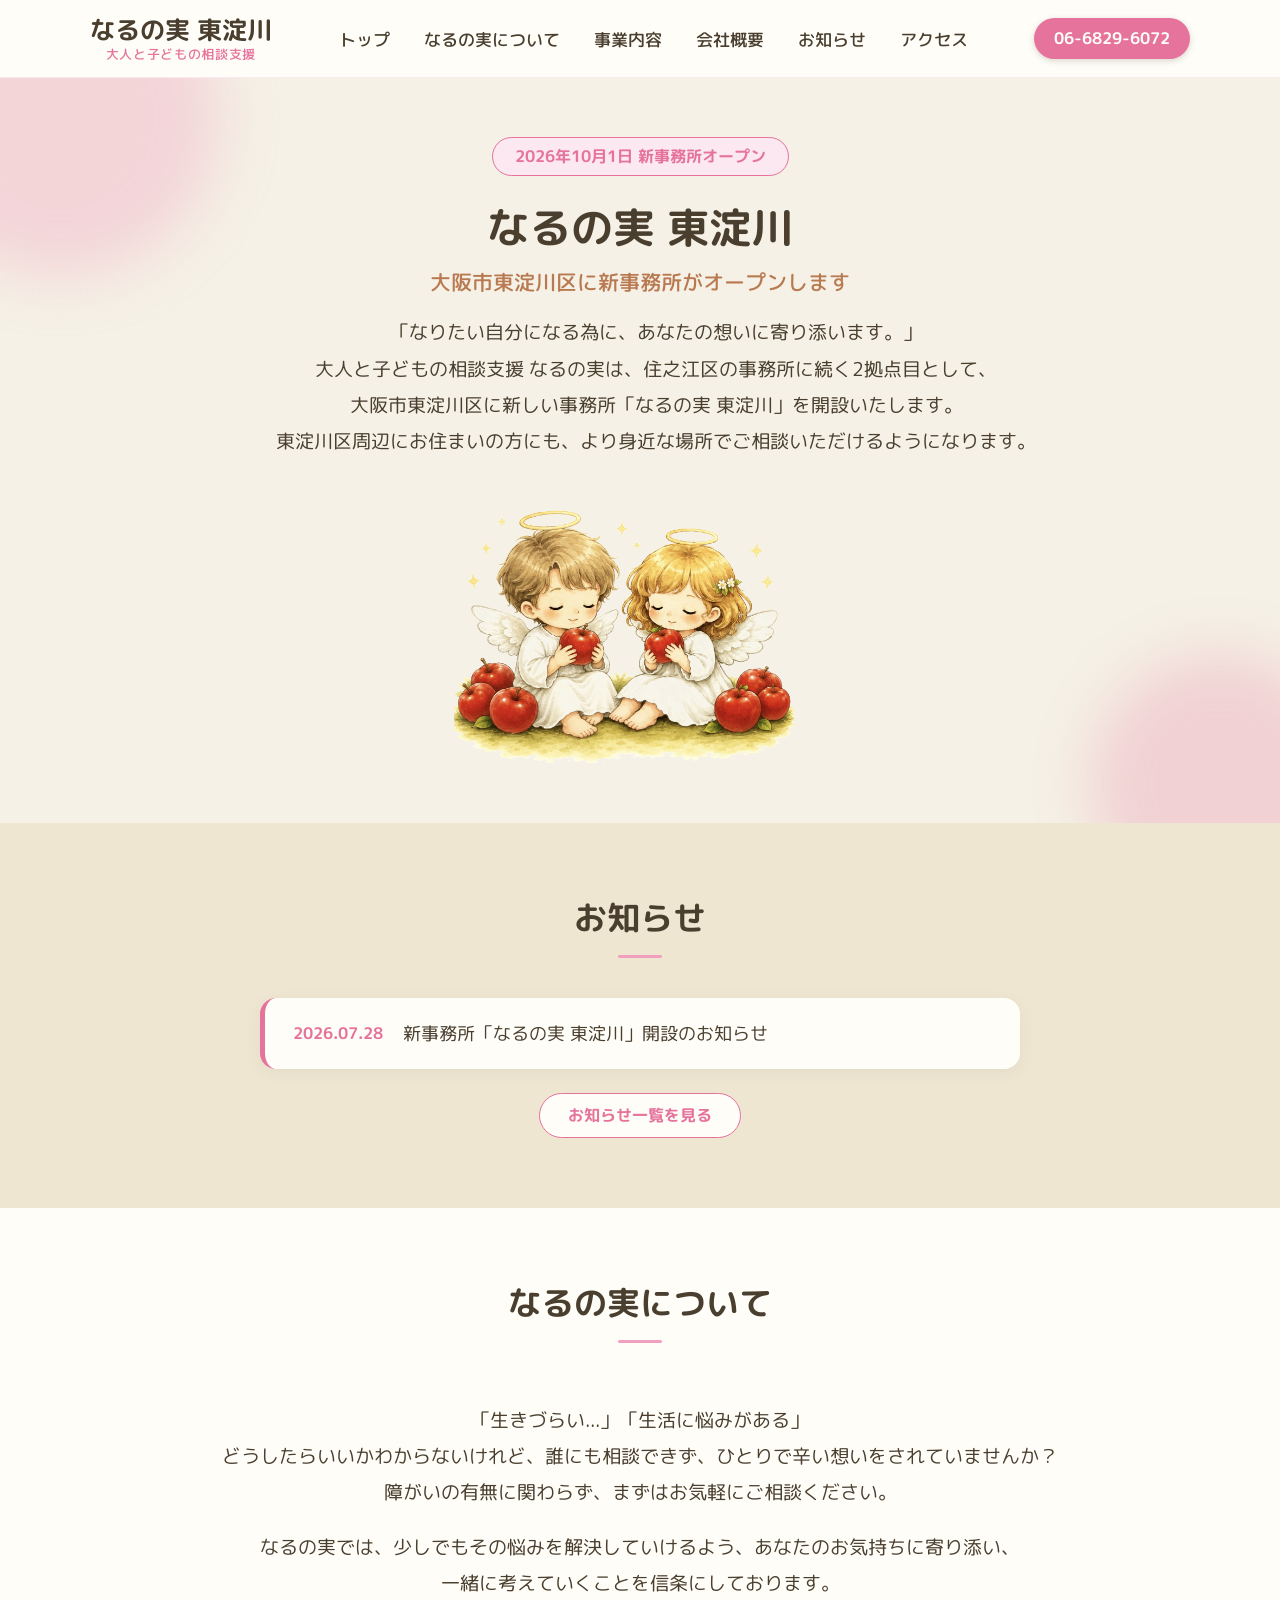
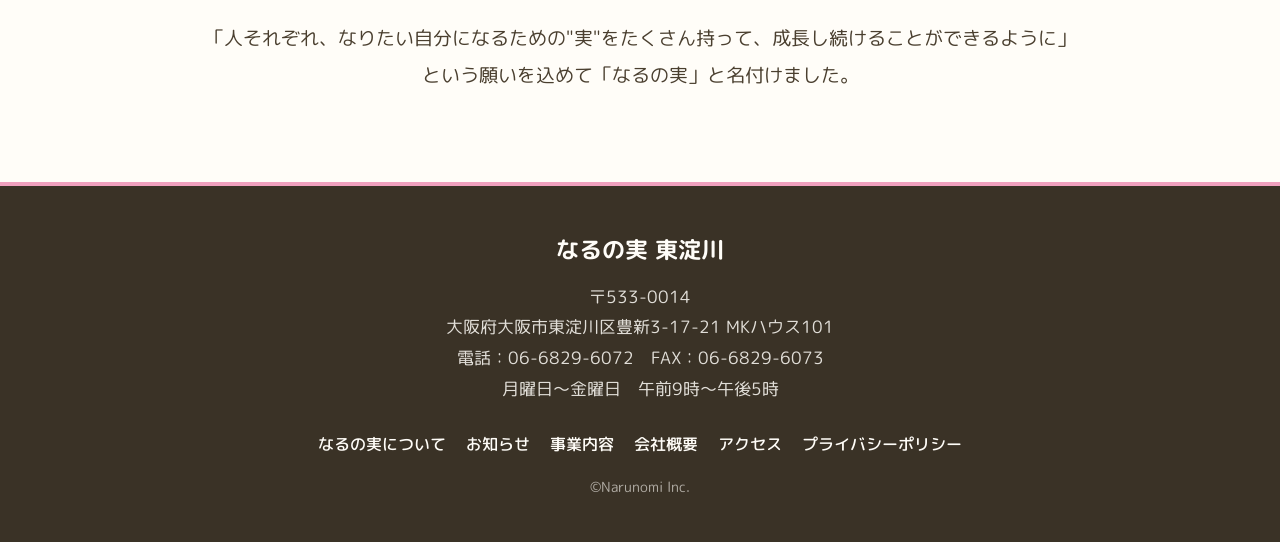
==== index.html @ fc7243fe "Add files via upload" ====
<!DOCTYPE html>
<html lang="ja">
<head>
<meta charset="UTF-8">
<meta name="viewport" content="width=device-width, initial-scale=1">
<title>なるの実 東淀川 :: 大人と子どもの相談支援 なるの実</title>
<meta name="description" content="大人と子どもの相談支援 なるの実の新事務所「なるの実 東淀川」が大阪市東淀川区にオープンします。">
<link rel="preconnect" href="https://fonts.googleapis.com">
<link rel="stylesheet" href="style.css">
</head>
<body>

<header id="header">
  <div class="header--inner">
    <div class="logo">なるの実 東淀川<span>大人と子どもの相談支援</span></div>
    <nav>
      <ul>
        <li><a href="index.html">トップ</a></li>
        <li><a href="#about">なるの実について</a></li>
        <li><a href="business.html">事業内容</a></li>
        <li><a href="company.html">会社概要</a></li>
        <li><a href="news.html">お知らせ</a></li>
        <li><a href="access.html">アクセス</a></li>
      </ul>
    </nav>
    <a class="btn-tel" href="tel:0668296072">06-6829-6072</a>
  </div>
</header>

<main>

  <section id="hero">
    <div class="container">
      <span class="badge">2026年10月1日 新事務所オープン</span>
      <h1>なるの実 東淀川<small>大阪市東淀川区に新事務所がオープンします</small></h1>
      <p>「なりたい自分になる為に、あなたの想いに寄り添います。」<br><span class="nowrap">大人と子どもの相談支援 なるの実は、住之江区の事務所に続く2拠点目として、</span><br><span class="nowrap">大阪市東淀川区に新しい事務所「なるの実 東淀川」を開設いたします。</span><br><span class="nowrap">東淀川区周辺にお住まいの方にも、より身近な場所でご相談いただけるようになります。</span></p>
      <div class="hero-img">
        <img src="main_v_people_cutout2.png" alt="なるの実 東淀川 メインビジュアル">
      </div>
    </div>
  </section>

  <section id="news">
    <div class="container">
      <div class="section-title">
        <h2>お知らせ</h2>
      </div>
      <div class="news-preview-box">
        <a href="news.html">
          <span class="date">2026.07.28</span>
          <span class="text">新事務所「なるの実 東淀川」開設のお知らせ</span>
        </a>
      </div>
      <div style="text-align:center; margin-top:24px;">
        <a href="news.html" class="btn-more">お知らせ一覧を見る</a>
      </div>
    </div>
  </section>

  <section id="about">
    <div class="container">
      <div class="section-title">
        <h2>なるの実について</h2>
      </div>
      <div class="about-inner">
        <div class="about-text" style="max-width:920px; margin:0 auto;">
          <p>
            「生きづらい...」「生活に悩みがある」<br>
            <span class="nowrap">どうしたらいいかわからないけれど、誰にも相談できず、ひとりで辛い想いをされていませんか？</span><br>
            障がいの有無に関わらず、まずはお気軽にご相談ください。
          </p>
          <p>
            なるの実では、少しでもその悩みを解決していけるよう、あなたのお気持ちに寄り添い、<br>
            一緒に考えていくことを信条にしております。
          </p>
          <p>
            <span class="nowrap">「人それぞれ、なりたい自分になるための"実"をたくさん持って、成長し続けることができるように」</span><br>
            という願いを込めて「なるの実」と名付けました。
          </p>
        </div>
      </div>
    </div>
  </section>


</main>

<footer id="footer">
  <div class="container footer--inner">
    <div class="footer-logo">なるの実 東淀川</div>
    <div class="footer-info">
      〒533-0014<br>
      大阪府大阪市東淀川区豊新3-17-21 MKハウス101<br>
      電話：06-6829-6072　FAX：06-6829-6073<br>
      月曜日〜金曜日　午前9時〜午後5時
    </div>
    <nav>
      <ul>
        <li><a href="#about">なるの実について</a></li>
        <li><a href="news.html">お知らせ</a></li>
        <li><a href="business.html">事業内容</a></li>
        <li><a href="company.html">会社概要</a></li>
        <li><a href="access.html">アクセス</a></li>
        <li><a href="https://narunomi.com/privacy" target="_blank" rel="noopener">プライバシーポリシー</a></li>
      </ul>
    </nav>
    <p class="copyright">©Narunomi lnc.</p>
  </div>
</footer>

</body>
</html>
---- style.css ----
@import url("https://fonts.googleapis.com/css2?family=M+PLUS+Rounded+1c:wght@400;500;700;800&display=swap");

:root{
  --brown:#4a3f2f;
  --bg:#f5f1e6;
  --pink:#b97a52;
  --green:#e6739c;
  --white:#fffdf8;
  --yellow:#c9a86a;
  --sky:#f0a0be;
  --purple:#a98b7a;
  --tint-yellow:#efe6d2;
  --tint-sky:#fbe8f0;
  --tint-pink:#efe2d6;
}

*{
  box-sizing:border-box;
  font-family:"M PLUS Rounded 1c", sans-serif;
}

html{
  font-size:19px;
}

[id]{ scroll-margin-top:90px; }

html,body{
  margin:0;
  padding:0;
  width:100%;
  background-color:var(--bg);
  color:var(--brown);
  text-align:center;
}

a{
  text-decoration:none;
  color:var(--brown);
  transition:all .2s ease;
}

img{ max-width:100%; display:block; }

ul{ list-style:none; margin:0; padding:0; }

.container{
  max-width:1140px;
  margin:0 auto;
  padding:0 20px;
  position:relative;
  z-index:1;
}

/* header */
#header{
  background-color:var(--white);
  position:sticky;
  top:0;
  z-index:100;
  box-shadow:0 1px 0 var(--tint-sky);
}
#header .header--inner{
  max-width:1140px;
  margin:0 auto;
  padding:14px 20px;
  display:flex;
  align-items:center;
  justify-content:space-between;
  flex-wrap:wrap;
  gap:12px;
}
#header .logo{
  font-size:1.3rem;
  font-weight:700;
  line-height:1.3;
  color:var(--brown);
}
#header .logo span{
  display:block;
  font-size:0.7rem;
  font-weight:500;
  color:var(--green);
  letter-spacing:0.05em;
}
#header nav ul{
  display:flex;
  gap:6px;
  flex-wrap:wrap;
}
#header nav ul li a{
  font-size:0.9rem;
  font-weight:500;
  position:relative;
  padding:8px 14px;
  border-radius:20px;
}
#header nav ul li a:hover{ background-color:var(--tint-sky); color:var(--green); }
#header .btn-tel{
  display:flex;
  align-items:center;
  gap:6px;
  background-color:var(--green);
  color:var(--white);
  padding:9px 20px;
  border-radius:30px;
  font-size:0.85rem;
  font-weight:700;
  box-shadow:0 2px 6px rgba(74,63,47,0.2);
}
#header .btn-tel:hover{ background-color:#6a8460; }

/* hero */
#hero{
  background-color: var(--bg);
  padding:60px 0 60px;
  text-align:center;
  position:relative;
  overflow:hidden;
}
#hero::before,
#hero::after{
  content:"";
  position:absolute;
  border-radius:50%;
  z-index:0;
  filter:blur(30px);
}
#hero::before{
  width:320px;
  height:320px;
  background:var(--sky);
  opacity:.35;
  top:-120px;
  left:-100px;
}
#hero::after{
  width:260px;
  height:260px;
  background:var(--green);
  opacity:.25;
  bottom:-90px;
  right:-70px;
}
#hero .container{
  display:flex;
  flex-direction:column;
  align-items:center;
  position:relative;
  left:16px;
}
#hero .badge{
  display:inline-block;
  background-color:var(--tint-sky);
  color:var(--green);
  font-weight:700;
  font-size:0.85rem;
  padding:7px 22px;
  border-radius:20px;
  margin-bottom:20px;
  position:relative;
  left:-16px;
  border:1px solid var(--green);
}
#hero h1{
  font-size:2.2rem;
  font-weight:700;
  line-height:1.5;
  margin:0 0 16px;
  position:relative;
  left:-16px;
  color:var(--brown);
}
#hero h1 small{
  display:block;
  font-size:1.1rem;
  font-weight:500;
  margin-top:8px;
  color:var(--pink);
}
#hero p{
  font-size:1rem;
  line-height:1.9;
  max-width:800px;
  margin:0 auto;
}
#hero .hero-img{
  max-width:340px;
  margin:36px auto 0;
  background-color:var(--bg);
  position:relative;
  left:-32px;
}
#hero .hero-img img{
  border-radius:0;
}

/* page header (for sub pages) */
#page-header{
  background-color:var(--tint-sky);
  padding:140px 0;
  text-align:center;
  overflow:visible;
}
#page-header .title-wrap{
  display:inline-block;
  position:relative;
}
#page-header h1{
  font-size:2.3rem;
  font-weight:700;
  margin:0;
  color:var(--brown);
}
#page-header .page-header-img{
  position:absolute;
  left:100%;
  top:50%;
  transform:translateY(-50%);
  margin-left:24px;
  width:290px;
}
#page-header .page-header-img img{
  width:100%;
  height:auto;
  display:block;
}

@media screen and (max-width: 900px){
  #page-header{ padding:40px 0; }
  #page-header .page-header-img{
    position:static;
    transform:none;
    margin:14px auto 0;
    width:230px;
  }
}

/* section titles */
.section-title{
  text-align:center;
  margin-bottom:40px;
}
.section-title p.en{
  color:var(--green);
  font-weight:700;
  letter-spacing:0.15em;
  font-size:0.85rem;
  margin-bottom:6px;
}
.section-title h2{
  font-size:1.75rem;
  font-weight:700;
  margin:0;
  display:inline-block;
  position:relative;
  color:var(--brown);
}
.section-title h2::after{
  content:"";
  display:block;
  width:44px;
  height:3px;
  background:var(--sky);
  border-radius:6px;
  margin:12px auto 0;
}

section{ padding:70px 0; }

#news{ background-color:var(--tint-yellow); }
#about{ background-color:var(--white); }
#business{ background-color:var(--tint-sky); }
#company{ background-color:var(--white); }
#access{ background-color:var(--tint-pink); }

/* news */
#news .news-list{
  max-width:760px;
  margin:0 auto;
}
#news .news-box{
  max-width:760px;
  margin:0 auto 24px;
  background-color:var(--white);
  border-radius:16px;
  padding:36px;
  box-shadow:0 4px 16px rgba(74,63,47,0.06);
  text-align:left;
  border-left:5px solid var(--green);
}
#news .news-list .news-box{
  max-width:none;
}
#news .news-list .news-box:last-child{
  margin-bottom:0;
}
#news .news-box .date{
  font-size:0.85rem;
  color:var(--green);
  font-weight:700;
  margin-bottom:10px;
}
#news .news-box h3{
  font-size:1.2rem;
  margin:0 0 16px;
}
#news .news-box p{
  line-height:1.9;
  margin:0 0 12px;
}

/* news preview (top page) */
.news-preview-box{
  max-width:760px;
  margin:0 auto;
  background-color:var(--white);
  border-radius:16px;
  box-shadow:0 4px 16px rgba(74,63,47,0.06);
  overflow:hidden;
  border-left:5px solid var(--green);
}
.news-preview-box a{
  display:flex;
  align-items:center;
  gap:20px;
  padding:22px 28px;
  text-align:left;
}
.news-preview-box a:hover{ background-color:var(--tint-yellow); }
.news-preview-box .date{
  font-size:0.85rem;
  color:var(--green);
  font-weight:700;
  flex-shrink:0;
}
.news-preview-box .text{
  font-size:0.95rem;
}
.btn-more{
  display:inline-block;
  background-color:var(--white);
  color:var(--green);
  border:1px solid var(--green);
  border-radius:30px;
  padding:10px 28px;
  font-size:0.85rem;
  font-weight:700;
}
.btn-more:hover{ background-color:var(--green); color:var(--white); }

/* about */
#about .about-inner{
  display:flex;
  justify-content:center;
  gap:50px;
  align-items:center;
  flex-wrap:wrap;
}
#about .about-text{ flex:0 1 auto; min-width:280px; }
#about .about-img{ flex:1; min-width:280px; }
#about .about-img .placeholder{
  width:100%;
  aspect-ratio:4/3;
  background: linear-gradient(135deg, var(--tint-pink) 0%, var(--tint-sky) 100%);
  border-radius:16px;
  display:flex;
  align-items:center;
  justify-content:center;
  color:var(--brown);
  font-size:0.9rem;
  text-align:center;
  padding:20px;
}
#about p{ line-height:1.9; text-align:center; }

/* quick nav (business page) */
.quick-nav{
  display:flex;
  flex-wrap:wrap;
  justify-content:center;
  gap:12px;
  margin:0 auto 60px;
  max-width:900px;
}
.quick-nav a{
  background-color:var(--white);
  border:1px solid var(--green);
  color:var(--green);
  padding:10px 22px;
  border-radius:30px;
  font-size:0.85rem;
  font-weight:700;
}
.quick-nav a:hover{ background-color:var(--green); color:var(--white); }

/* business cards */
.service-block{
  margin-bottom:56px;
  text-align:left;
}
.service-block:last-of-type{ margin-bottom:0; }
.service-block .block-head{
  display:flex;
  justify-content:center;
  align-items:center;
  gap:14px;
  margin-bottom:18px;
}
.service-block .num{
  display:inline-flex;
  align-items:center;
  justify-content:center;
  flex-shrink:0;
  width:36px;
  height:36px;
  border-radius:50%;
  background-color:var(--green);
  color:var(--white);
  font-weight:700;
}
.service-block h3{
  font-size:1.2rem;
  font-weight:700;
  margin:0;
  color:var(--brown);
}
.service-block > .lead{
  font-size:0.95rem;
  line-height:1.9;
  margin:0 auto 24px;
  text-align:center;
  max-width:900px;
}
.sub-service-grid{
  display:grid;
  grid-template-columns:repeat(2, 1fr);
  gap:20px;
  margin-bottom:24px;
}
.sub-service{
  background-color:var(--white);
  border:1px solid var(--tint-sky);
  border-radius:16px;
  padding:24px;
  transition:box-shadow .2s ease;
}
.sub-service:hover{
  box-shadow:0 6px 16px rgba(124,148,115,0.15);
}
.sub-service h4{
  font-size:1rem;
  margin:0 0 10px;
  font-weight:700;
}
.sub-service .catch{
  display:inline-block;
  background-color:var(--tint-sky);
  color:var(--green);
  font-size:0.78rem;
  font-weight:700;
  line-height:1.5;
  padding:6px 14px;
  border-radius:20px;
  margin-bottom:12px;
  white-space:nowrap;
}
.sub-service p{
  font-size:0.85rem;
  line-height:1.8;
  margin:0;
}
.target-box{
  background-color:var(--tint-yellow);
  border-radius:16px;
  padding:24px 28px;
  text-align:center;
}
.target-box h4{
  font-size:0.9rem;
  margin:0 0 12px;
  font-weight:700;
  color:var(--green);
}
.target-box ul{
  display:inline-block;
  text-align:left;
  margin:0 auto 12px;
  padding-left:1.2em;
  list-style:disc;
}
.target-box ul li{
  font-size:0.85rem;
  line-height:1.8;
}
.target-box .note{
  font-size:0.8rem;
  color:var(--pink);
  margin:0;
  font-weight:700;
}

/* flow */
.flow-list{
  display:grid;
  grid-template-columns:repeat(6, 1fr);
  gap:10px;
  margin-top:40px;
}
.flow-list li{
  list-style:none;
  background-color:var(--white);
  border-radius:16px;
  padding:18px 6px;
  text-align:center;
  box-shadow:0 2px 10px rgba(74,63,47,0.06);
  transition:box-shadow .2s ease;
}
.flow-list li:hover{ box-shadow:0 6px 16px rgba(74,63,47,0.1); }
.flow-list li .step{
  display:inline-flex;
  align-items:center;
  justify-content:center;
  width:26px;
  height:26px;
  border-radius:50%;
  background-color:var(--sky);
  color:var(--white);
  font-weight:700;
  font-size:0.78rem;
  text-shadow:0 1px 1px rgba(0,0,0,0.15);
  margin-bottom:10px;
}
.flow-list li .title{
  font-weight:700;
  margin-bottom:8px;
  color:var(--brown);
}
.flow-list li p{
  font-size:0.68rem;
  line-height:1.6;
  margin:0;
}

/* company table */
.company-table{
  max-width:760px;
  margin:0 auto;
  background-color:var(--white);
  border-radius:16px;
  overflow:hidden;
  box-shadow:0 4px 16px rgba(74,63,47,0.06);
  border-left:5px solid var(--green);
}
.company-table dl{
  display:grid;
  grid-template-columns:160px 1fr;
  margin:0;
}
.company-table dt, .company-table dd{
  padding:18px 24px;
  border-bottom:1px solid var(--tint-sky);
  line-height:1.7;
  text-align:left;
}
.company-table dt{
  background-color:var(--tint-yellow);
  font-weight:700;
  font-size:0.9rem;
  color:var(--brown);
}
.company-table dd{ margin:0; font-size:0.9rem; }
.company-table dl:last-child dt,
.company-table dl:last-child dd{ border-bottom:none; }

/* access */
#access .map-wrap{
  max-width:900px;
  margin:0 auto 30px;
  border-radius:16px;
  overflow:hidden;
  box-shadow:0 4px 16px rgba(74,63,47,0.06);
  border:3px solid var(--white);
}
#access .map-wrap iframe{
  width:100%;
  height:360px;
  border:0;
  display:block;
}
#access .access-info{
  max-width:900px;
  margin:0 auto;
  text-align:center;
}
#access .access-info p{ line-height:1.9; }

/* footer */
#footer{
  background-color:#3a3226;
  color:var(--white);
  padding:50px 0 30px;
  position:relative;
}
#footer::before{
  content:"";
  display:block;
  height:4px;
  width:100%;
  position:absolute;
  top:0;
  left:0;
  background:var(--sky);
}
#footer .footer--inner{
  text-align:center;
}
#footer a{ color:var(--white); }
#footer .footer-logo{
  font-size:1.2rem;
  font-weight:700;
  margin-bottom:16px;
}
#footer .footer-info{
  font-size:0.9rem;
  line-height:1.8;
  margin-bottom:24px;
  opacity:.85;
}
#footer nav ul{
  display:flex;
  justify-content:center;
  gap:20px;
  flex-wrap:wrap;
  margin-bottom:20px;
}
#footer nav ul li a{ font-size:0.85rem; font-weight:500; }
#footer nav ul li a:hover{ color:var(--sky); }
#footer .copyright{
  font-size:0.75rem;
  opacity:0.6;
}

/* 1行に固定したい文言用（スマホでは折り返しを許可） */
.nowrap{ white-space:nowrap; }

@media screen and (max-width: 780px){
  #header nav{ display:none; }
  .sub-service-grid{ grid-template-columns:1fr; }
  .company-table dl{ grid-template-columns:120px 1fr; }
  #hero h1{ font-size:1.6rem; }
  .sub-service .catch{ white-space:normal; }
  .nowrap{ white-space:normal; }
  .flow-list{ grid-template-columns:repeat(2, 1fr); }
}

@media screen and (max-width: 480px){
  .flow-list{ grid-template-columns:1fr; }
}
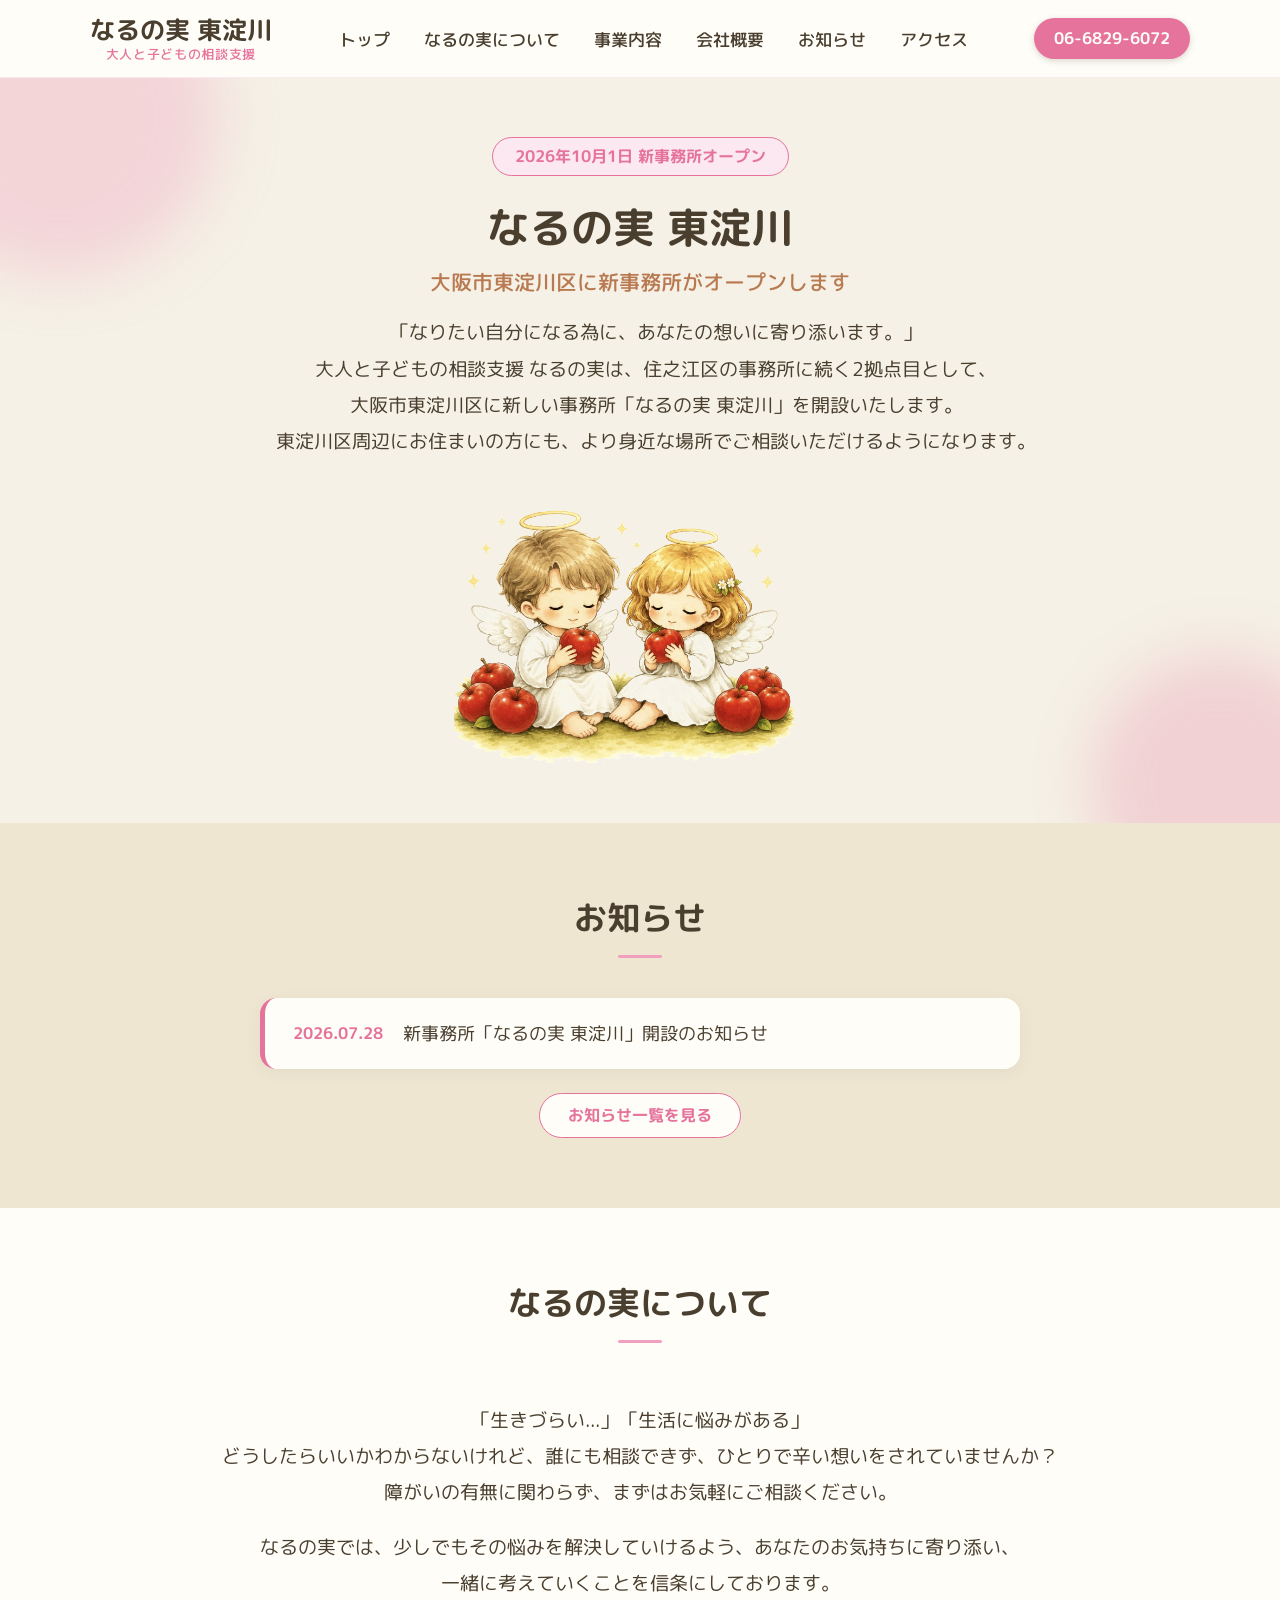
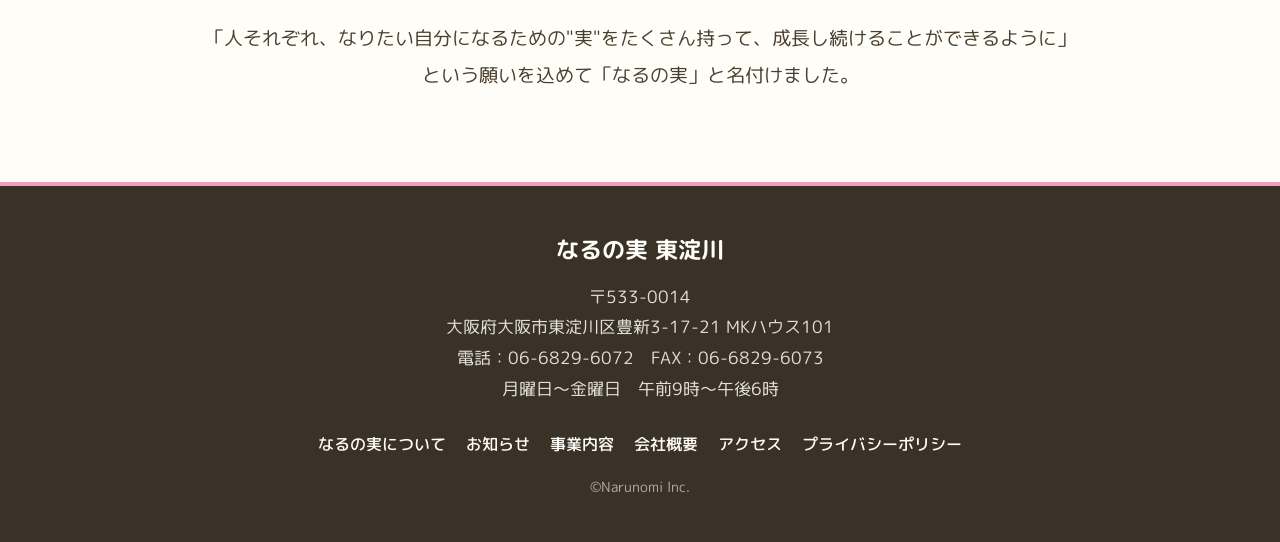
==== commit 8d0bc5c3: "Add files via upload" ====
--- a/index.html
+++ b/index.html
@@ -92,7 +92,7 @@
       〒533-0014<br>
       大阪府大阪市東淀川区豊新3-17-21 MKハウス101<br>
       電話：06-6829-6072　FAX：06-6829-6073<br>
-      月曜日〜金曜日　午前9時〜午後5時
+      月曜日〜金曜日　午前9時〜午後6時
     </div>
     <nav>
       <ul>
--- a/style.css
+++ b/style.css
@@ -645,13 +645,33 @@
 .nowrap{ white-space:nowrap; }
 
 @media screen and (max-width: 780px){
-  #header nav{ display:none; }
+  #header nav{
+    display:block;
+    order:3;
+    flex-basis:100%;
+    margin-top:6px;
+    padding-top:10px;
+    border-top:1px solid var(--tint-sky);
+  }
+  #header nav ul{ justify-content:center; gap:4px; }
+  #header nav ul li a{ font-size:0.82rem; padding:6px 10px; }
   .sub-service-grid{ grid-template-columns:1fr; }
   .company-table dl{ grid-template-columns:120px 1fr; }
   #hero h1{ font-size:1.6rem; }
   .sub-service .catch{ white-space:normal; }
   .nowrap{ white-space:normal; }
   .flow-list{ grid-template-columns:repeat(2, 1fr); }
+  #hero h1,
+  #hero h1 small,
+  #hero p{ width:100%; }
+  #hero .container{ left:0; }
+  #hero .badge,
+  #hero h1{ left:0; }
+  #hero .hero-img{ left:0; }
+  body{
+    word-break: keep-all;
+    overflow-wrap: break-word;
+  }
 }
 
 @media screen and (max-width: 480px){
